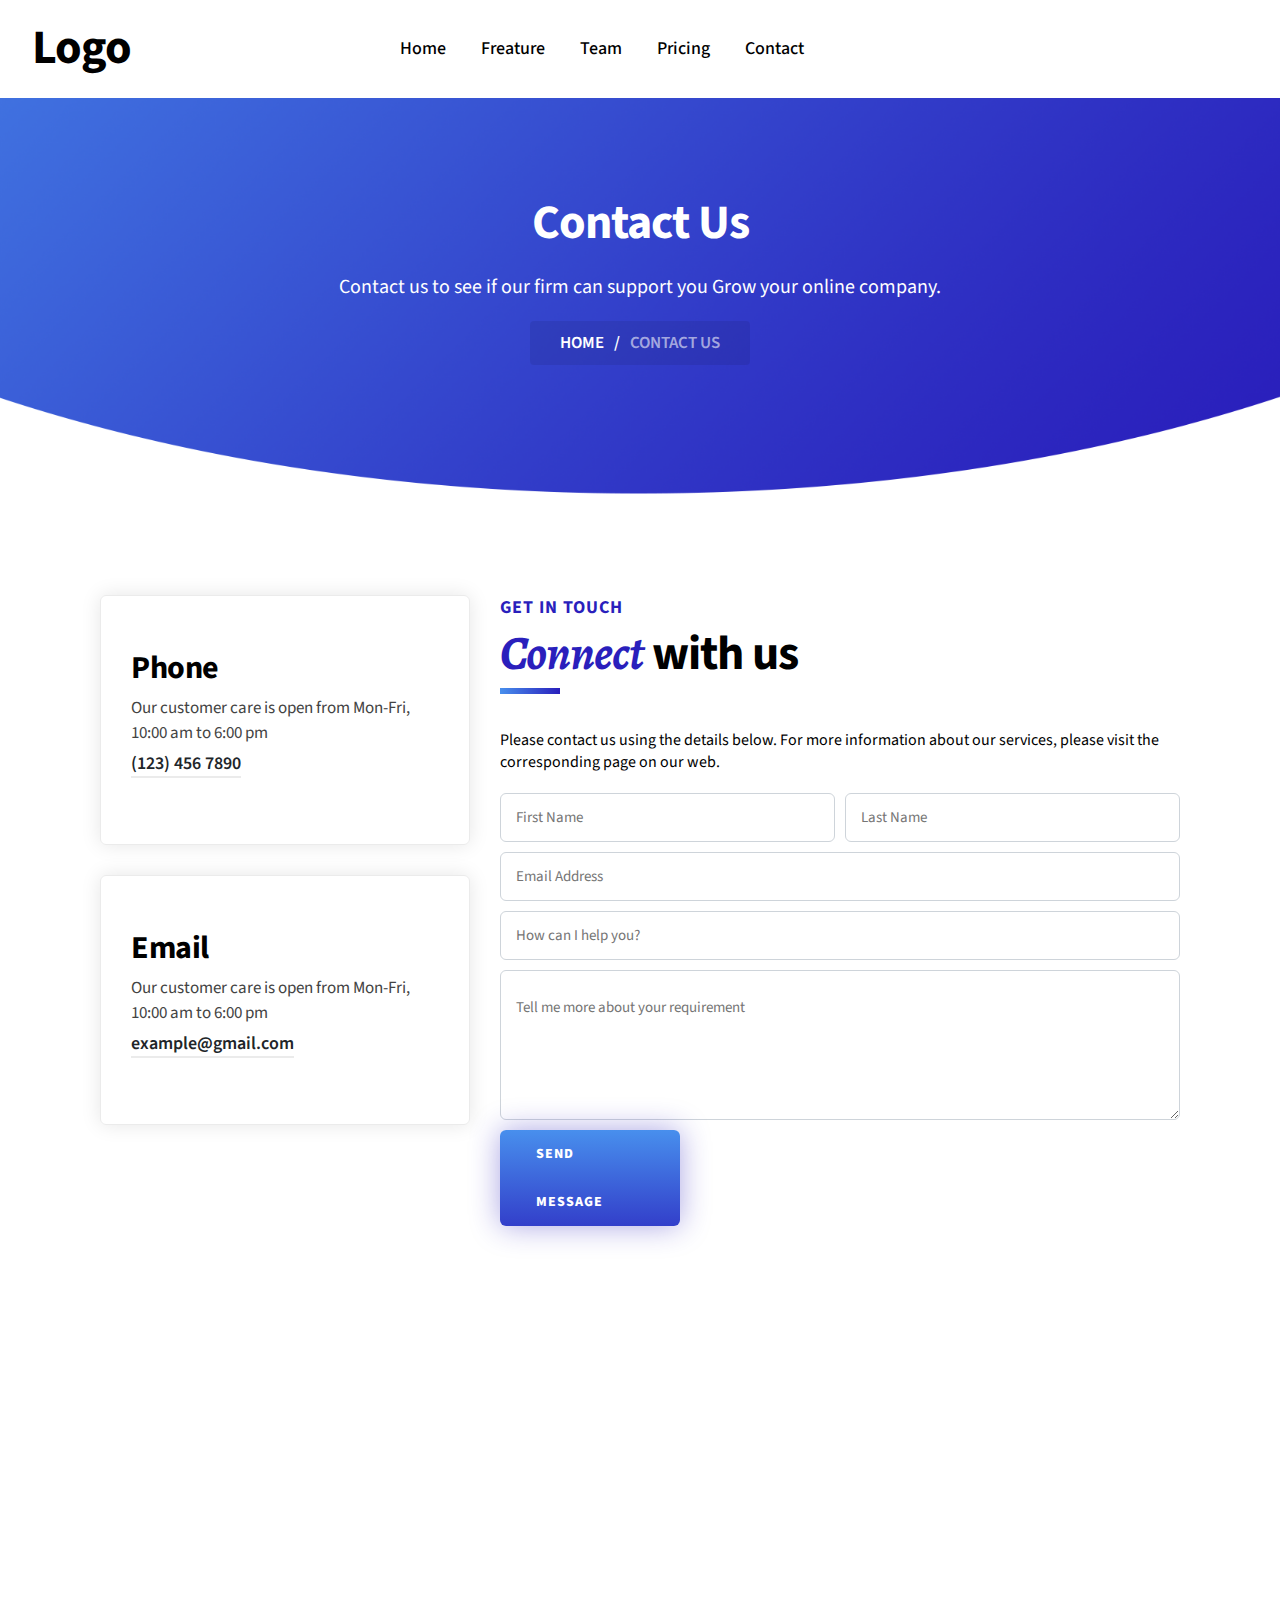
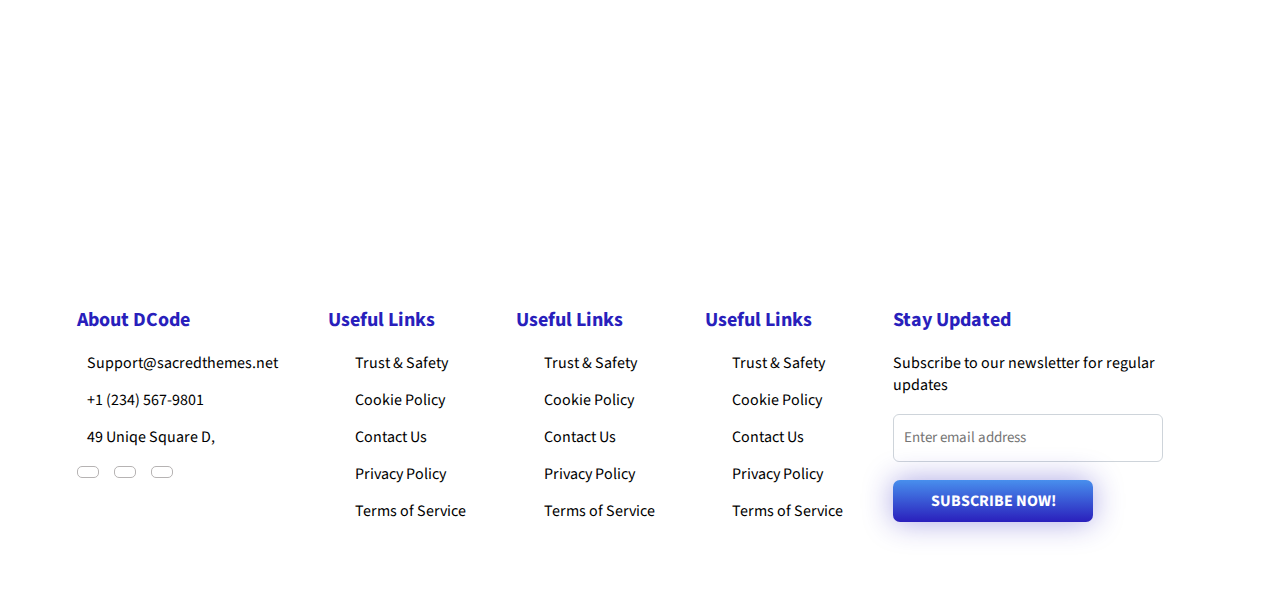
==== contact.html @ babb26d3 "made new page contact" ====
<!DOCTYPE html>
<html lang="en">

<head>
    <meta charset="UTF-8">
    <meta name="viewport" content="width=device-width, initial-scale=1.0">
    <title>Contact</title>


    <!-- css-link -->
    <link rel="stylesheet" href="style.css">

    <!-- 'Alegreya', serif font link-->
    <link rel="preconnect" href="https://fonts.googleapis.com">
    <link rel="preconnect" href="https://fonts.gstatic.com" crossorigin>
    <link
        href="https://fonts.googleapis.com/css2?family=Alegreya:ital,wght@0,400..900;1,400..900&family=Source+Sans+3:ital,wght@0,200..900;1,200..900&display=swap"
        rel="stylesheet">

    <!-- Source Sans 6 font link -->
    <link rel="preconnect" href="https://fonts.googleapis.com">
    <link rel="preconnect" href="https://fonts.gstatic.com" crossorigin>
    <link href="https://fonts.googleapis.com/css2?family=Source+Sans+3:ital,wght@0,200..900;1,200..900&display=swap"
        rel="stylesheet">

    <!-- font-awesome-link -->

    <link rel="stylesheet" href="https://cdnjs.cloudflare.com/ajax/libs/font-awesome/6.5.1/css/all.min.css"
        integrity="sha512-DTOQO9RWCH3ppGqcWaEA1BIZOC6xxalwEsw9c2QQeAIftl+Vegovlnee1c9QX4TctnWMn13TZye+giMm8e2LwA=="
        crossorigin="anonymous" referrerpolicy="no-referrer" />


</head>

<body>
    <!-- header-section -->
    <header>
        <div class="header pricing-header">
            <div class="logo-img">
                <a href="index.html"><h1>Logo</h1></a>
            </div>
            <div class="nav-bar">
                <ul class="nav-bar-links">
                    <li class="main-menu"><a href="index.html">Home</a><i class="fas fa-chevron-down"></i>

                    </li>
                    <li class="main-menu"><a href="">Freature</a><i class="fas fa-chevron-down"></i>

                    </li>
                    <li class="main-menu"><a href="">Team</a><i class="fas fa-chevron-down"></i>

                    </li>
                    <li class="main-menu"><a href="price.html">Pricing</a><i class="fas fa-chevron-down"></i>

                    </li>
                    <li><a href="#">Contact</a><i class="fas fa-chevron-down"></i>

                    </li>
                </ul>
            </div>
            <div class="header-btn">
                <a href="login.html"><button class="log-in-btn pricing-btn">Sign In</button></a>

                <div class="openBtn" onclick="openSearch()"><span><i class="fa-solid fa-magnifying-glass"></i></span>
                </div>

            </div>
            <!-- Hamburger & responsive logo -->
            <div class="hamburger pricing-hamburger"><i onclick="openNav()" id="toggleButton"
                    class="fa-solid fa-bars"></i></div>

        </div>
        <div id="myNav" class="overlayc">
            <a href="javascript:void(0)" class="closebtn" onclick="closeNav()"><i class="fa-solid fa-xmark"></i></i></a>
            <div class="overlayc-content">
                <a href="index.html">Home</a>
                <a href="price.html">Price</a>
                <a href="demo.html">Request For Demo</a>
                <a href="#">Contact</a>
            </div>
        </div>
    </header>






    <!-- hero-banner -->
    <div class="price-hero-banner">
        <div class="price-heading">
            <h1>Contact Us</h1>
            <p>Contact us to see if our firm can support you Grow your online company.</p>
            <ul class="pricing-links">
                <li><a href="index.html">Home</a></li>
                <li id="li-colored">Contact Us</li>
            </ul>
        </div>

    </div>


    <!-- overlay for the search -->
    <div id="myOverlay" class="overlay">
        <span class="closebtn" onclick="closeSearch()" title="Close Overlay">×</span>
        <div class="overlay-content">
            <form action="/action_page.php">
                <input type="text" placeholder="Search.." name="search">

            </form>
        </div>
    </div>

    <div class="contact-form">

        <div class="contact-form-card-section">
            <div class="contact-from-card">
                <div class="icon">
                    <i class="fa-solid fa-phone-volume"></i>
                </div>
                <div class="content">
                    <h4>Phone</h4>
                    <p>Our customer care is open from Mon-Fri, 10:00 am to 6:00 pm</p>
                    <p><a href="">(123) 456 7890</a></p>
                </div>

            </div>
            <div class="contact-from-card">
                <div class="icon">
                    <i class="fa-solid fa-envelope"></i>

                </div>
                <div class="content">
                    <h4>Email</h4>
                    <p>Our customer care is open from Mon-Fri, 10:00 am to 6:00 pm</p>
                    <p><a href="">example@gmail.com</a></p>
                </div>

            </div>

        </div>
        <div class="contact-form-content">
            <div class="form-content">
                <div class="form-heading">
                    <div><span class="form-title">Get in touch</span></div>
                    <h2>
                        <span>Connect</span>
                        with us
                    </h2>
                    <div class="line"></div>
                    <div class="text-wrapper">
                        <p>Please contact us using the details below. For more information about our services, please
                            visit the corresponding page on our web.</p>
                    </div>



                </div>
                <form action="">
                    <div class="form-row">
                        <input type="text" class="form-control-contact" id="FiratName" placeholder="First Name"
                            required="">
                        <input type="text" class="form-control-contact" id="LastName" placeholder="Last Name">
                    </div>
                    <div class="contact-from-group">
                        <input type="email" class="form-contact-input" id="email" placeholder="Email Address"
                            required="">
                        <input type="text" class="form-contact-input" id="subject" placeholder="How can I help you?"
                            required="">
                        <textarea class="form-control-txt" placeholder="Tell me more about your requirement"></textarea>
                        <a href="">send message</a>
                    </div>
                </form>
            </div>
            <!-- <div class="c-form">

            </div> -->

        </div>


    </div>
    <iframe
        src="https://www.google.com/maps/embed?pb=!1m18!1m12!1m3!1d3678.922914890467!2d75.90581357435943!3d22.768241825773107!2m3!1f0!2f0!3f0!3m2!1i1024!2i768!4f13.1!3m3!1m2!1s0x39631d43c9a98ac5%3A0x33684e6e82c7a17d!2sMangalam%20Traders%20-%20Paint%20Shop!5e0!3m2!1sen!2sin!4v1708774062029!5m2!1sen!2sin"
        width="100%" height="500" style="border:0;" allowfullscreen="" loading="lazy"
        referrerpolicy="no-referrer-when-downgrade"></iframe>



    <footer class="footer">
        <div class="footer-links">
            <h3>About DCode</h3>
            <ul>
                <li><i class="fas fa-envelope"></i>Support@sacredthemes.net</li>
                <li><i class="fas fa-phone"></i>+1 (234) 567-9801</li>
                <li><i class="fas fa-map-marker-alt"></i> 49 Uniqe Square D, </li>
            </ul>
            <div class="social-media-links">
                <a href=""><i class="fa-brands fa-facebook"></i></a>
                <a href=""><i class="fa-brands fa-x-twitter"></i></a>
                <a href=""><i class="fa-brands fa-linkedin-in"></i></a>
            </div>
        </div>
        <div class="footer-nav">
            <h3>Useful Links</h3>
            <div class="footer-nav-links">
                <a href="">Trust & Safety</a>
                <a href="">Cookie Policy</a>
                <a href="">Contact Us</a>
                <a href="">Privacy Policy</a>
                <a href="">Terms of Service</a>
            </div>
        </div>

        <div class="footer-nav">
            <h3>Useful Links</h3>
            <div class="footer-nav-links">
                <a href="">Trust & Safety</a>
                <a href="">Cookie Policy</a>
                <a href="">Contact Us</a>
                <a href="">Privacy Policy</a>
                <a href="">Terms of Service</a>
            </div>
        </div>
        <div class="footer-nav">
            <h3>Useful Links</h3>
            <div class="footer-nav-links">
                <a href="">Trust & Safety</a>
                <a href="">Cookie Policy</a>
                <a href="">Contact Us</a>
                <a href="">Privacy Policy</a>
                <a href="">Terms of Service</a>
            </div>
        </div>
        <div class="email-section">
            <h3>Stay Updated</h3>
            <div class="div-para">Subscribe to our newsletter for regular updates</div>
            <input type="email" class="form-control-footer" id="EmailInout" placeholder="Enter email address"
                required="">
            <a href=""><button class="footer-btn">Subscribe Now!</button></a>
        </div>

    </footer>







    <script src="index.js"></script>





</body>

</html>
---- style.css ----
* {
    padding: 0;
    margin: 0;
    box-sizing: border-box;
    font-family: "Source Sans 3";
}

body {
    width: 100%;
    overflow-x: hidden;
    margin: 0 auto;
    display: flex;
    flex-direction: column;
    align-items: center;
    justify-content: center;



}

.header {
    display: flex;
    gap: 263px;
    align-items: center;
    justify-content: space-around;
    color: #fff;
    background-color: transparent;
    padding: 20px 30px !important;
    transition: background-color 0.3s ease;
    position: fixed;
    width: 100%;
    z-index: 1000;
    width: 100%;
    top: 0;
    left: 0;

}

.logo-img a {
    text-decoration: none;
}

.main-menu {
    position: relative;
}

.nav-bar-links {
    display: flex;
    list-style: none;
    gap: 30px;

}

.nav-bar-links a {
    text-decoration: none;
    margin-left: 1px;
    font-size: 18px;
    font-weight: 500;
    color: #fff;
}

.nav-bar-responsive {
    position: absolute;
    background-color: #fff;
    left: 169px;
    height: 400px;
    padding: 90px 0px 40px 30px;
    width: 54%;
    display: none;
    z-index: 999;
    transition: 0.8s ease-in-out;
}


.sign-in-btn a {
    text-decoration: none;
    color: #fff;
    background-image: linear-gradient(-135deg, #4688eb 0%, #291fbc 100%);
    padding: 10px 20px;
    border-radius: 5px;
    text-transform: uppercase;
    margin-top: 5px;
    position: relative;
    top: 30px;
}

.nav-bar-responsive .nav-bar .nav-bar-links {
    display: flex;
    flex-direction: column;
    background-color: #fff;
    color: #000;
}


.nav-bar-links-responsive li a {
    color: #000;
    text-decoration: none;

}

.nav-bar-links-responsive li {
    list-style-type: none;
}

.nav-bar ul li {
    display: flex;
    gap: 4px;
    align-items: center;
}

.nav-bar-links li i {
    font-size: 13px !important;
}

.log-in-btn {
    font-weight: 600;
    padding: 11px 30px;
    border-radius: 5px;
    border: none;
    color: white;
    cursor: pointer;
    border: 2px solid white;
    font-size: 16px;
    text-transform: uppercase;
    background: none;
    transition: 0.3s ease-in-out;
}

.request-btn {
    background-color: #e67e22;
    padding: 10px;
    border-radius: 20px;
    border: none;
    color: #fff;
    cursor: pointer;
    font-size: 16px;
}

.header-btn {
    display: flex;
    gap: 2rem;
    align-items: center;
    justify-content: center;

}

.header-btn i {
    padding: 11px;
    color: #000;
    background-color: #fff;
    border-radius: 50%;
}

.fixed .header-btn i {
    padding: 11px;
    border-radius: 50%;
    background-image: linear-gradient(-135deg, #4688eb 0%, #291fbc 100%);
    color: #fff;
}

.fixed .openBtn span::before {
    content: "";
    position: absolute;
    width: 100%;
    height: 100%;
    background-color: inherit;
    border-radius: 50%;
    z-index: -1;
    animation: ripple 1.5s ease-out infinite;
    animation-delay: 0.2s;
    background-color: #1606f594;
}


@keyframes ripple {
    from {
        opacity: 1;
        transform: scale(0);
    }

    to {
        opacity: 0;
        transform: scale(3);
    }
}

.earn-btn {
    padding: 10px;
    border-radius: 20px;
    border: none;
    color: #fff;
    background-color: #3498db;
    cursor: pointer;
    font-size: 16px;
}

.hero-banner {
    display: flex;
    align-items: center;
    justify-content: center;
    color: #fff;
    gap: 90px;
    width: 100%;
    background-size: cover;
}

#main-heading {

    font-size: 48px;
}

#heading1 {
    color: rgb(255 139 0);
}

/* hero-section -animation */
.slide-in-left {
    -webkit-animation: slide-in-left 0.9s cubic-bezier(0.250, 0.460, 0.450, 0.940) both;
    animation: slide-in-left 0.9s cubic-bezier(0.250, 0.460, 0.450, 0.940) both;
}



@-webkit-keyframes slide-in-left {
    0% {
        -webkit-transform: translateX(-200px);
        transform: translateX(-200px);
        opacity: 0;
    }

    100% {
        -webkit-transform: translateX(0);
        transform: translateX(0);
        opacity: 1;
    }
}

@keyframes slide-in-left {
    0% {
        -webkit-transform: translateX(-200px);
        transform: translateX(-200px);
        opacity: 0;
    }

    100% {
        -webkit-transform: translateX(0);
        transform: translateX(0);
        opacity: 1;
    }
}

.main {
    display: flex;
    gap: 18px;
    flex-direction: column;
    align-items: center;
    width: 100%;
}

.sub-heading {
    font-size: 47px;
    font-weight: 700;

    letter-spacing: -1px;
}

.cloud img {
    background: blue;
    border-radius: 50%;
    padding: 20px;
    width: 100px;
}

.cloud {
    width: 385px;
    height: 300px;
    display: flex;
    flex-direction: column;
    gap: 20px;
    align-items: center;
    box-shadow: 10px 0px 20px 10px #dadada;
    padding: 40px 30px;
    justify-content: center;
    border-radius: 10px;
    z-index: 1;
    overflow: hidden;
    position: relative;

}

.cloud::before {
    content: '';
    position: absolute;
    top: 0;
    left: 0;
    background: linear-gradient(-135deg, #4688eb 0%, #291fbc 100%);
    width: 100%;
    height: 100%;
    transform: translateY(100%);

    transition: transform 0.5s ease;

}

.cloud:hover::before {
    transform: translateY(0);
    z-index: -1;
}

.cloud i {
    color: #2a1fbc;
}

.cloud h4 {
    font-size: 24px;

    letter-spacing: -0.4px;
}

.cloud i {
    font-size: 60px;
}

.text p {
    text-align: center !important;
}

.cloud p {
    font-size: 16px !important;
    width: 100% !important;
    color: #272827;
    line-height: 1.5;
    text-align: center;
}

.cloud:hover i,
.cloud:hover h4,
.cloud:hover p {
    color: #fff;

    transition: color 0.3s ease;
}

.top-section {
    width: 100%;
    display: flex;
    flex-direction: column;
    align-items: center;
    gap: 20px;
}

.icon-section {

    display: flex;
    align-items: center;
    justify-content: center;
    width: 100%;
    gap: 30px;
    padding: 50px 90px;
}

.hero-heading {
    color: #fff;
    display: flex;
    flex-direction: column;
    gap: 5px;
    line-height: 1.2;
    width: 600px;

}

.header.fixed {
    background-color: #fff;
    box-shadow: 0 2px 4px rgba(0, 0, 0, 0.1);
}

.fixed.nav-bar-links li a {
    color: blue;
    text-decoration: none;
}

.sub-title {
    text-transform: uppercase;
    font-weight: 700;
    font-size: 18px;
    letter-spacing: 1px;
    color: #fff;
}

h1 {
    font-size: 48px;
    font-weight: bold;
    color: #fff;
    line-height: 1.2;
    letter-spacing: -1px;

}

.page-header.dc-six:before {
    height: 140%;
    width: 120%;
    border-radius: 80px;
    background: var(--heading-text-color);
    content: "";
    position: absolute;
    left: -16%;
    top: -68%;
    transform: rotate(-30deg);
    z-index: -1;
}

.page-header.dc-six {
    position: relative;
}

.hero-section {

    width: 100%;
}

.hero-banner-img {
    position: relative;
}

.Plant-pot {
    position: absolute;
    top: 200px;
    right: 415px;
}

.Plant-pot img {
    height: 210px;
}

.openBtn {
    position: relative;
}

.openBtn span::before {
    content: "";
    position: absolute;
    width: 100%;
    height: 100%;
    background-color: inherit;
    border-radius: 50%;
    z-index: -1;
    animation: ripple 1.5s ease-out infinite;
    animation-delay: 0.2s;
    background-color: #ffffffd2;
}


@keyframes ripple {
    from {
        opacity: 1;
        transform: scale(0);
    }

    to {
        opacity: 0;
        transform: scale(3);
    }
}


.page-header.dc-six:before {
    background: linear-gradient(-135deg, #4688eb 0%, #291fbc 100%);

}

.hero-banner a {
    text-decoration: none;
    font-size: 17px;
    font-weight: 600;
    letter-spacing: 1px;
    color: #fff;
    border: 2px solid #fff;
    padding: 11px 30px;
    text-transform: uppercase;
    margin-top: 10px;
    border-radius: 6px;
    display: flex;
    gap: 5px;
    align-items: center;
    transition: 0.6s ease-in-out;
}

#white-btn {
    text-decoration: none !important;
    font-size: 17px;
    font-weight: 800;
    letter-spacing: 1px;
    color: #485974;
    border: 2px solid #fff;
    padding: 11px 30px;
    text-transform: uppercase;
    margin-top: 10px;
    border-radius: 6px;
    display: flex;
    gap: 5px;
    align-items: center;
    background-color: #fff;
}

.brand-img-section img:hover {
    box-shadow: 0 0.5rem 1rem rgba(0, 0, 0, 0.15) !important;

}

.hero-banner a:hover {
    background-color: #fff;
    color: #000fff;
}

.hero-btn a i {
    font-size: 24px !important;
}

.hero-btn {
    display: flex;
    gap: 15px;
    margin-top: 10px;
}

#better {
    font-family: 'Alegreya', serif;
    font-style: italic;
}

#data {
    font-family: 'Alegreya', serif;
    font-style: italic;
    color: #291fbc;
}



.fixed .header {
    background-color: white;
    box-shadow: 0 2px 4px rgba(0, 0, 0, 0.1);
}


.nav-bar-links {
    list-style-type: none;
    margin: 0;
    padding: 0;
}

.hero-heading p {
    width: 95%;
    line-height: 22px;
    margin-top: 30px;
    line-height: 1.5;
    font-size: 16px;
    font-weight: 400;
}

.line {
    width: 60px;
    height: 6px;
    background: linear-gradient(to right, #488fed 0%, #291fbc 100%);
}


.log-in-btn:hover {
    background-color: #fff;
    color: #000;
}

.fixed .sub-menu li a:hover {
    color: #291fbc;
}

.fixed .nav-bar-links li a {
    color: #000;
}

.fixed .log-in-btn {
    color: #291fbc;
    background-color: #fff;
    border: solid 2px #291fbc;
    transition: 0.4s ease-in-out;

}



.fixed .log-in-btn:hover {
    color: #fff;
    background-color: #291fbc;
}

.fixed .logo-img h1 {
    color: #000;
}

.fixed .nav-bar li i {
    color: #000;

}

.main-p {
    text-align: center;
    width: 60%;
    font-size: 20px;
    line-height: 1.6;
    color: #272827;
}

.t-span {
    font-family: 'Alegreya', serif;
    font-style: italic;
    color: #2a1fbc;
}

.tracking-heading h1 {
    color: #000 !important;
    font-size: 48px;
    font-weight: bold;
    letter-spacing: -1px;
    width: 88%;
}

.text-section {
    display: flex;
    flex-direction: column;
    gap: 20px;
}

.tracking-section {
    display: flex;
    padding: 20px 90px;
    width: 100%;
    max-width: 1350px;
}

.tracking-para p {
    text-align: left;
    font-size: 17px;
    width: 80%;
    line-height: 1.5;
    color: #272827;
}

.tracking-list-ul {
    position: relative;
    right: 18px;
    z-index: 1;
}


.tracking-list-ul li::before {
    content: url('images/Group\ 1.png');
    display: inline-block;
    margin-right: 10px;

}



.tracking-list ul li {
    list-style-type: none;
    font-size: 17px;
    color: #272827;

}

.tracking-list {
    margin-left: 18px;
}

.tracking-btn {
    margin-top: 10px;
}


.tracking-btn a {
    font-size: 16px;
    letter-spacing: 1px;
    text-transform: uppercase;
    font-weight: 800;
    padding: 15px 30px;
    border-radius: 5px;
    line-height: 48px;
    text-decoration: none;
    color: #fff;
    background-image: linear-gradient(to bottom, #488fed 0%, #2a1fbc 100%);
    ;
    transition: ease-in-out;
    box-shadow: 0px 0px 30px 0px rgba(42, 31, 188, 0.4);
}

.tracking-list-ul {
    display: flex;
    flex-direction: column;
    gap: 10px;
}

.tracking-btn a:hover {
    color: #fff;
    background-color: #291fbc;
    background-image: unset;
}

.logo-img-responsive {
    display: none;
}


/* media query */
@media only screen and (max-width: 500px) {
    .hero-banner {
        flex-direction: column;
        gap: 70px;
        padding: 100px 20px;
        background-image: linear-gradient(-135deg, #4688eb 0%, #291fbc 100%);
    }

    .contact-form {
        flex-direction: column;
        padding: 100px 0px !important;
    }

    .form-box h2 {
        left: 95px !important;
        bottom: 30px !important;
    }

    .nav-bar-responsive {
        display: none;
    }

    .log-in-container {
        padding: 400px 0px !important;
    }

    .pricing-btn:hover {
        color: #fff !important;
        background-color: #291fbc !important;
    }

    .pricing-btn {
        color: #291fbc !important;
        background-color: #fff;
        border: solid 2px #291fbc;
        transition: 0.4s ease-in-out;
    }



    .openBtn {
        display: none !important;
    }

    .header {
        gap: 130px !important;
        padding: 20px 10px !important;
    }

    .price-plan-card {
        flex-direction: column;
        gap: 100px !important;
        width: 100% !important;
    }

    .plan-cost-box {
        left: 100px !important;
    }

    .steps {
        gap: 80px !important;
    }

    .hamburger {
        display: block !important;
        position: absolute;
    }

    .price-card-row1::before {
        margin-left: 90px !important;
    }

    .form-demo {
        width: 80vw !important;
    }

    .form-message-demo {
        width: 80vw !important;
    }

    .steps::after {
        width: 125px !important;
    }

    .price-card-text {
        width: 350px !important;
    }

    .full-height {
        height: 100% !important;
    }

    .log-in-inner-box {
        flex-direction: column;
    }

    .nav-log-in h3 {
        bottom: 0 !important;
        border-radius: 6px 6px 0px 0px !important;

    }

    .nav-log-in {
        position: absolute;
        bottom: 0px;
    }

    .form-box {
        width: 360px !important;
        padding: 50px 50px !important;
        border-radius: 0px 0px 6px 6px !important;
    }

    .intro-box {
        width: 360px !important;
        padding: 60px 50px !important;
        border-radius: 6px 6px 0px 0px !important;
    }

    h1 {
        font-size: 36px !important;
    }

    .logo-img-responsive {
        display: block;
        position: absolute;
    }

    .logo-img-responsive h2 {
        position: absolute;
        right: 116px;
        bottom: 2307px;
        color: #fff;
        z-index: 999;
    }

    .Plant-pot {
        left: 0px !important;
        display: none !important;
    }

    .Plant-pot img {
        width: 50px !important;
        height: 50px;
    }

    .email-section {
        width: 64% !important;
    }

    .footer-nav {
        margin-right: 80px;
    }

    .page-header.dc-six:before {
        display: none !important;

    }

    .main p {
        width: 88% !important;
    }

    .form-section {
        padding: 0px 17px !important;
    }

    .form-text h2 {
        line-height: 53px;
        font-size: 35px !important;
    }

    .form-header h3 {
        font-size: 24px !important;
    }

    .plan-heading h2 {
        font-size: 36px !important;
    }

    .plan-para p {
        width: 80% !important;
    }

    .brand-heading h2 {
        font-size: 36px !important;
        width: 83% !important;
    }

    .brand-para {
        margin-left: 40px !important;
    }

    .contact-text h2 {
        font-size: 40px !important;
    }

    .contact-section {
        flex-direction: column;
    }

    .contact-text {
        text-align: center !important;
        width: 83% !important;
    }

    .hero-heading {
        width: 100% !important;
    }

    .brand-para p {
        padding: 0px 30px !important;
    }

    .nav-bar {

        display: none !important;

    }

    .icon-section {
        flex-direction: column;
    }

    .tracking-section {
        flex-direction: column-reverse;
    }

    .page-header.dc-six:before {
        position: absolute;
        left: 0px;
        top: -20px;
        height: 130%;
        transform: rotate(-5deg);
        border-radius: 10%;
        width: 120%;
    }

    .hero-banner img {
        width: 280px !important;
    }


    .hero-btn {
        flex-direction: column;
    }

    .cloud {
        width: 280px;
    }

    .tracking-img img {
        width: 280px;
    }

    .sub-heading {
        font-size: 36px;
    }

    .cloud h4 {
        text-align: center;
    }

    .icon-section {
        padding: 50px 40px;
    }

    .achievement-cards {
        flex-direction: column;
    }

    .achieve-heading h2 {
        text-align: center;
    }

    .form-section {
        flex-direction: column-reverse;
        gap: 50px !important;
    }

    .plan-card-section {
        flex-direction: column;
    }

    .brand-img-section {
        width: 350px;
        overflow-x: auto;
    }

    .contact-us-section {
        flex-direction: column;
    }

    footer {
        flex-direction: column;
        justify-content: center;
        align-items: normal;
    }

    .form-div {
        width: auto !important;
    }

    .plan-card {
        width: 300px !important;
    }

    .form-img img {
        display: none !important;
    }



    .plan-section {
        padding-top: 70px !important;
    }

    .hero-banner a {
        padding: 10px 30px;
        width: 220px;
    }

    #white-btn {
        padding: 10px 26px;
        width: 185px !important;
    }

    .main {
        padding-top: 30px;
    }

    .tracking-section {
        padding: 20px 17px;
    }

    .achieve-heading h2 {
        font-size: 36px !important;
    }

    .tracking-heading h1 {
        width: 100%;
        font-size: 36px !important;
    }

    footer {
        align-items: left !important;

    }

}

.nav-bar-links-responsive {
    display: flex;
    flex-direction: column;
    gap: 15px;

}

.nav-bar-links-responsive .nav-bar-links-responsive li a {
    color: #000;
}

.hamburger {
    display: none;
    cursor: pointer;

}

.hamburger {
    color: white;

}

.fixed .hamburger {
    color: #000;
}

.hamburger.black {
    color: #000;

}


.pricing-hamburger {
    color: #000 !important;
}



.achievement-section {
    width: 100%;
    background: #f6f5ff;
    padding: 101px 0px;
}

.card {
    display: flex;
    flex-direction: column;
    background-color: #fff;
    width: 270px;
    display: flex;
    flex-direction: column;
    gap: 5px;
    align-items: center;
    border-bottom: solid 5px #2a1fbc;
    justify-content: center;
    padding: 10px 0px;
    box-shadow: 0 0.5rem 1rem rgba(0, 0, 0, 0.15) !important;
    border-radius: 10px;
}

.card i {
    font-size: 40px;
    color: #2a1fbc;
}

.card p {
    font-weight: 600;
    font-size: 16px;
}

.card span {
    font-size: 48px;
    font-weight: bold;
    color: #343a40;
}

.achieve-heading {
    display: flex;
    flex-direction: column;
    align-items: center;
    gap: 18px;

}

.achieve-heading P {
    font-size: 20px;
    line-height: 1.6;
    text-align: center;
    width: 55%;
}

.achieve-heading h2 {

    font-size: 48px;
    font-weight: bold;
    color: #000;
    letter-spacing: -1px;
}

.achievement-cards {
    display: flex;
    gap: 30px;
    margin-top: 50px;
}

.form-section {
    width: 100%;
    display: flex;
    align-items: center;
    gap: 100px;
    position: relative;
    padding: 65px 50px 65px 160px;
    max-width: 1350px;
}

form {
    display: flex;
    flex-direction: column;
    gap: 10px;

}

.form-para p {
    text-align: left;
    width: 100%;
    font-size: 17px;

}

.form-para {
    display: flex;
    flex-direction: column;
    gap: 20px;
}

.form-header h3 {
    font-size: 28px;
    font-weight: bold;
}

.form-header span {
    font-family: 'Alegreya', serif;
    font-style: italic;
    color: #291fbc;
}

.form-control {
    height: 48px;
    padding: 0 15px;
    font-size: 15px;
    -webkit-border-radius: 6px;
    border-radius: 6px;
    outline: none;
    border-radius: 7px;
    border: solid 1px #ced4da;
    font-size: 16px;
}

.form-control-message {
    height: 150px;
    padding: 15px 15px;
    border: solid 1px #ced4da;
    border-radius: 7px;
    font-size: 16px;
}

.form-btn {
    font-size: 16px;
    letter-spacing: 1px;
    text-transform: uppercase;
    font-weight: 800;
    padding: 0px 30px;
    line-height: 48px;
    box-shadow: 0px 0px 30px 0px rgba(42, 31, 188, 0.4);
    background-size: auto 140%;
    border: 0px;
    background-image: linear-gradient(to bottom, #488fed 0%, #2a1fbc 100%);
    color: #fff;
    border: solid 1px #9c9c9c;
    outline: none;
    cursor: pointer;
    border-radius: 7px;
    border: none;
    transition: 0.3s ease-in-out;

}

.form-btn:hover {
    background-color: #291fbc;
    background-image: unset;

}

input:focus {
    border: 3px solid #276ae77e;
}

.form-control-message:focus {
    border: 3px solid #276ae77e;
    outline: none;
}

input:focus {
    outline: none;
}

.form-div {
    padding: 30px;
    box-shadow: 0px 0px 20px 0px rgba(0, 0, 0, 0.3);
    display: flex;
    flex-direction: column;
    gap: 15px;
    width: 65%;
    border-radius: 10px;
    background-color: #fff;
}

.form-text h2 {
    font-size: 48px;
    font-weight: 700;
    letter-spacing: -1px;
}

.form-text span {
    font-family: 'Alegreya', serif;
    font-style: italic;
    color: #291fbc;
}

.form-text {
    display: flex;
    flex-direction: column;
    gap: 18px;
}

.form-img {
    position: absolute;
    top: 200px;
    left: 45px;
    z-index: -1;
}

@keyframes slideUp {
    0% {
        transform: translateY(100%);

    }

    100% {
        transform: translateY(0);

    }
}


.form-img img {
    animation: slideUp 1s ease forwards;

}

.form-box-title h2 {
    position: relative;
    left: 125px;
    bottom: 50px;
}

.plan-section {
    padding-top: 130px;
    padding-bottom: 100px;
    display: flex;
    gap: 18px;
    flex-direction: column;
    align-items: center;
    justify-content: center;
    width: 100%;
    background-color: #f6f5ff;
}

.plan-card-section {
    display: flex;
    align-items: center;
    justify-content: center;
    gap: 45px;
    padding: 60px 0px;
    max-width: 1350px;
}

.plan-card {
    display: flex;
    flex-direction: column;
    gap: 10px;
    align-items: center;
    width: 25%;
    box-shadow: 0px 0px 20px 0px rgba(0, 0, 0, 0.3);
    padding: 50px 30px;
    border-radius: 10px;
    background-color: #fff;
}

.plan-card-img {
    transform: scale(1.1);
}

.plan-heading h2 {
    text-align: center;
    font-size: 48px;
    font-weight: bold;
    letter-spacing: -1px;
}

.plan-para p {
    font-size: 18px;
    text-align: center;
    width: 60%;
    line-height: 1.6;
}

.plan-card-body p {
    font-size: 16px;
    text-align: center;
    line-height: 1.5;
}

.plan-card-body ul li {
    list-style-type: none;
    font-size: 18px;
    font-weight: 600;
}

#cross {
    color: #0000004d;
}

.plan-card-body ul li::before {
    font-family: "Font Awesome 5 Free";
    font-weight: 900;
    content: "\2713";
    font-size: 20px;
    color: #291fbc;
    font-weight: 900;
    margin-right: 10px;

}

#cross::before {
    font-family: "Font Awesome 5 Free";
    font-weight: 900;
    content: "\00D7";
    color: #ea3939;
    font-weight: 900;
    font-size: 20px;
    margin-right: 10px;
}

.plan-card-btn a {
    font-size: 14px;
    letter-spacing: 1px;
    text-transform: uppercase;
    font-weight: 800;
    padding: 15px 30px;
    line-height: 48px;
    background-color: #291fbc;
    color: #fff;
    text-decoration: none;
    box-shadow: 0px 0px 30px 0px rgba(0, 0, 0, 0.5);
    border-radius: 5px;
    transition: 0.4s ease-in-out;
}

.plan-card-btn a:hover {
    background-color: #1000ff;
}

.plan-primary-btn a {
    background-color: #485974;
    transition: 0.4s ease-in-out;
}

.plan-primary-btn a:hover {
    background-color: #182a45;
}

.plan-para {
    display: flex;
    justify-content: center;
}

.plan-card-body {
    display: flex;
    flex-direction: column;
    align-items: center;
    gap: 30px;
}

.plan-card h3 {
    font-size: 36px;
    font-weight: bold;
    color: #291fbc;
}

.plan-cost span {
    font-size: 60px;
    font-weight: 700;
}

.plan-cost span sup {
    font-size: 36px;
    font-weight: 900;
}

.plan-list {
    display: flex;
    flex-direction: column;
    align-items: center;
    gap: 15px;
}

.plan-validity {
    position: relative;
    bottom: 25px;
    left: 3px;
    text-transform: uppercase;
    font-size: 16px;
    font-weight: 400;
}

.plan-card-img {
    background-image: url(images/plan-card-header-bg.png);
    background-repeat: no-repeat;
}

.plan-card-img h3 {
    color: #fff;
}

.plan-card-img .plan-cost span {
    color: #fff;
}

.plan-card-img .plan-validity {
    color: #fff;
}

.brand-heading {
    display: flex;
    flex-direction: column;
    align-items: center;
    justify-content: center;
    gap: 18px;
}

.brand-heading span {
    font-family: 'Alegreya', serif;
    font-style: italic;
    color: #2a1fbc;
}

.brand-heading h2 {
    font-size: 48px;
    font-weight: bold;
    width: 65%;
    text-align: center;
    line-height: 1.2;
    letter-spacing: -1px;
}

.brand-para p {
    font-size: 20px;
    line-height: 1.6;
    color: #272827;
    text-align: center;
    padding: 0px 275px;
}

.brand-section {
    display: flex;
    flex-direction: column;
    align-items: center;
    gap: 70px;
    padding: 55px 0px;
}

.brand-img-section {
    display: flex;
    gap: 20px;
}

.brand-img-section img {
    border: 1px solid rgb(0 0 0 / 10%);
    padding: 15px 40px;
}

.contact-us-section {
    background-image: url(images/bg-2.jpg);
    background-size: cover;
    width: 100%;
    display: flex;
    align-items: center;
    justify-content: space-around;
    padding: 100px 0px;
    color: #fff;
    gap: 35px;
    background-repeat: no-repeat;
}

.contact-section {
    max-width: 1350px;
    display: flex;
    align-items: center;
    justify-content: center;
    gap: 100px;

}

.contact-us-section p {
    font-size: 20px;
    line-height: 1.6;
}

.contact-btn a {
    font-size: 16px;
    line-height: 56px;
    min-width: 270px;
    background-color: #fff;
    text-decoration: none;
    font-weight: 700;
    text-transform: uppercase;
    padding: 15px 40px;
    border-radius: 6px;
    color: #000;
    transition: 0.4s ease-in-out;
}

.contact-btn a:hover {
    background-color: #ffffffe0;
}

.contact-text {
    width: 60%;
    display: flex;
    flex-direction: column;
    gap: 15px;
}

.contact-text h2 {
    font-size: 48px;
    font-weight: bold;
}

.contact-text span {
    font-family: 'Alegreya', serif;
    font-style: italic;
}

footer {
    width: 100%;
    display: flex;
    justify-content: center;
    max-width: 1350px;
    gap: 50px;
    padding: 80px 20px;
}

.footer-nav {
    display: flex;
    flex-direction: column;
    gap: 18px;
}

.footer-nav-links {
    display: flex;
    flex-direction: column;
    gap: 15px;
}

.email-section {
    display: flex;
    flex-direction: column;
    gap: 18px;
    width: 25%;
}

.footer-links ul li {
    list-style-type: none;
}

.footer-links {
    display: flex;
    flex-direction: column;
    gap: 18px;
}

.footer-links ul {
    display: flex;
    flex-direction: column;
    gap: 15px;
}

.form-control-footer {
    height: 48px;
    padding: 0 10px;
    font-size: 15px;
    width: 270px;
    border-radius: 6px;
    color: var(--body-text-color);
    border: solid 1px #ced4da;
}

.footer-btn {
    padding: 10px 20px;
    font-size: 16px;
    font-weight: 700;
    background-color: linear-gradient(to bottom, #488fed 0%, #2a1fbc 100%);
    box-shadow: 0px 0px 30px 0px rgba(42, 31, 188, 0.4);
    color: #fff;
    background-image: linear-gradient(to bottom, #488fed 0%, #2a1fbc 100%);
    outline: none;
    border: none;
    width: 200px;
    border-radius: 7px;
    cursor: pointer;
    transition: ease-in-out;
    text-transform: uppercase;
}

.footer-btn:hover {
    background-color: #291fbc;
    color: #fff;
    background-image: unset;
}

.footer-nav-links a {
    text-decoration: none;
    font-size: 16px;
    color: #000;
}

.footer-nav-links a::before {
    font-size: 16px;
    font-family: "Font Awesome 5 Free";
    content: "\f28d";
    font-weight: 400;
    color: #291fbc;
    margin-right: 15px;
}

.footer-nav-links a:hover:before {
    color: #291fbc81;
}

.footer h3 {
    color: #291fbc;
    font-size: 20px;
    font-weight: bold;
}

.footer-links ul li i {
    color: #291fbc;
    margin-right: 10px;
}

.social-media-links a {
    border: 1px solid #b6b3b3;
    padding: 5px 10px;
    border-radius: 5px;
    font-size: 24px;
    color: #000;
    z-index: 1;
    position: relative;
    overflow: hidden;
}

.social-media-links {
    display: flex;
    gap: 15px;

}

.social-media-links a:hover {
    color: #fff;
}

.social-media-links a::before {
    content: '';
    position: absolute;
    top: 0;
    left: 0;
    background-color: #2a1fbc;
    width: 100%;
    height: 100%;
    transform: translateY(100%);
    transition: transform 0.5s ease;
}

.social-media-links a:hover::before {
    transform: translateY(0);
    z-index: -1;
}

.openBtn {

    font-size: 20px;
    cursor: pointer;
}

.overlay {
    height: 100%;
    width: 100%;
    display: none;
    position: fixed;
    z-index: 1;
    top: 0;
    left: 0;
    background-color: rgb(0, 0, 0);
    background-color: rgba(0, 0, 0, 0.9);
}

.overlay-content {
    position: relative;
    top: 50%;
    left: 10%;
    width: 80%;
    text-align: center;
    margin-top: 30px;
    margin: auto;
}

.overlay .closebtn {
    position: absolute;
    top: 100px;
    right: 50px;
    font-size: 60px;
    cursor: pointer;
    color: white;
}

.overlay .closebtn:hover {
    color: #ccc;
}

.overlay input[type=text] {
    padding: 15px;
    font-size: 17px;
    color: #fff;
    float: left;
    width: 80%;
    background: none;
    border: solid 1px white;
}

.overlay button {
    float: left;
    width: 20%;
    padding: 15px;
    background: #ddd;
    font-size: 17px;
    border: none;
    cursor: pointer;
}

.overlay button:hover {
    background: #bbb;
}

.bottom-to-top-btn i {
    background-color: #291fbc;
    padding: 10px;
    border-radius: 50%;
    color: #fff;
    rotate: 180deg;
    position: fixed;
    bottom: 50px;
    right: 50px;
    z-index: 999;
    cursor: pointer;
    scroll-behavior: smooth;
}

html,
body {
    scroll-behavior: smooth;
}

.hero-section a {
    position: relative;
}

.bottom-to-top-btn::before {
    content: "";
    position: absolute;
    width: 100%;
    height: 100%;
    background-color: inherit;
    border-radius: 50%;
    z-index: -1;
    animation: ripple 1.5s ease-out infinite;
    animation-delay: 0.2s;
    background-color: #1606f594;
}

@keyframes ripple {
    from {
        opacity: 1;
        transform: scale(0);
    }

    to {
        opacity: 0;
        transform: scale(3);
    }
}

.page-header {
    display: flex;
    height: 100%;
    align-items: center;
}

.full-height {
    height: 100vh;
}

/* login-page-css */
.log-in-container {
    background-image: url(images/bg-6.jpg);
    background-size: cover;
    background-repeat: no-repeat;
    height: 100vh;
    width: 100vw;
    display: flex;
    align-items: center;
    justify-content: center;


}

.log-in-inner-box {
    display: flex;
    align-items: center;
    justify-content: center;
    width: 100%;


}

.intro-box {
    background: linear-gradient(45deg, #488fed 0%, #291fbc 51%, #0f0786 100%);
    color: #fff;
    display: flex;
    flex-direction: column;
    align-items: center;
    justify-content: center;
    padding: 130px 50px;
    width: 600px;
    border-radius: 10px 0px 0px 10px;
    position: relative;
    box-shadow: 0px 0px 20px 0px rgba(0, 0, 0, 0.1);
}

.intro-heading h1 {

    font-size: 48px;
    font-weight: bold;
    color: var(--heading-text-color);
    letter-spacing: -1px;
    margin-bottom: 18px;
}

.intro-para p {
    font-size: 16px;
    line-height: 1.5;
    margin-bottom: 30px;

}

.intro-btn a {
    font-size: 17px;
    letter-spacing: 1px;
    text-transform: uppercase;
    font-weight: 800;
    padding: 14px 30px;
    border-radius: 5px;
    line-height: 48px;
    text-decoration: none;
    background: #ffffff;
    color: #485974;
    transition: 0.3s ease-in-out;
}

.intro-btn a:hover {
    color: #291fbc;
    background-color: #dae0e5;
    border-color: #d3d9df;
}

.form-box {
    background-color: #fff;
    padding: 128px 40px;
    width: 400px;
    border-radius: 0px 10px 10px 0px;
    box-shadow: 0px 0px 20px 0px rgba(0, 0, 0, 0.1);
}

.intro-heading span {
    font-family: 'Alegreya', serif;
    font-style: italic;
}

.form-box form a {
    padding: 0;
    text-transform: none;
    letter-spacing: 0;
    font-size: 18px;
    font-weight: 600;
    line-height: 1.3;
    outline: none !important;
    box-shadow: none;
    border-bottom: 2px solid rgb(167, 166, 166);
    display: inline-block;
    border-radius: 0px;
    text-decoration: none;
    text-align: center;
    margin: 15px 0px;
    color: #000;
    transition: 0.5s ease-in-out;
}

.form-box form a:hover {

    border-bottom: 2px solid rgb(116, 115, 115);

}

.form-box form button {
    font-size: 16px;
    letter-spacing: 1px;
    text-transform: uppercase;
    font-weight: 800;
    padding: 0px 30px;
    line-height: 48px;
    -webkit-border-radius: 6px;
    border-radius: 6px;
    background: linear-gradient(to bottom, #488fed 0%, #2a1fbc 100%);
    border: none;
    color: #fff;
    cursor: pointer;
    box-shadow: 0px 0px 30px 0px rgba(42, 31, 188, 0.4);
}

.form-box form button:hover {
    background: #291fbc;

}

.line-btn {
    text-align: center;
}

.nav-log-in h3 {
    position: absolute;
    bottom: 420px;
    right: 0px;
    color: #000;
    background-color: #fff;
    padding: 10px;
    border-radius: 6px 0px 0px 6px;
}

/* price-page-img */
.price-hero-banner {
    background: url(images/half-circle-bg.png) no-repeat scroll bottom center;
    width: 100%;
    padding: 195px 0px 130px 0px;
    background-size: cover;
    background-repeat: no-repeat;
    position: relative;
    text-align: center;
    color: #fff;
}

.price-hero-banner ul li {
    display: inline-block;
}

.price-hero-banner p {
    font-size: 20px;
    line-height: 1.6;
}

.pricing-links li a::after {
    content: "/";
    margin: 0px 10px;
}

.pricing-links li a {
    text-decoration: none;
    color: #fff;
}

.pricing-links {
    text-transform: uppercase;
    font-weight: 600;
    font-size: 17px;
    margin: 0px auto 0px;
    display: table;
    border-radius: 4px;
    -webkit-border-radius: 4px;
    background: rgba(0, 0, 0, 0.08);
    padding: 10px 30px;
}

.price-heading h1 {
    margin-bottom: 18px;
}

.price-heading p {
    margin-bottom: 18px;
}

.pricing-log-in {
    display: none !important;
}

.pricing-header {
    background-color: #fff !important;
    color: #000;
}

.pricing-header .nav-bar-links a {
    color: #000;
}

.pricing-header .logo-img h1 {
    color: #000;
}

.card-section-heading {
    color: #000;
    display: flex;
    flex-direction: column;
    align-items: center;
    justify-content: center;
    gap: 20px;
    padding: 70px 0px;

}

.card-section-heading h1 {
    color: #000;
}


.price-card-row1::before {
    margin-left: 100px;
    width: 180px;
    height: 180px;
    position: absolute;
    z-index: -1;
    content: "";
    -webkit-border-radius: 50%;
    border-radius: 50%;
    -webkit-box-shadow: 0px 0px 20px 0px rgba(0, 0, 0, 0.1);
    box-shadow: 0px 0px 20px 0px rgba(0, 0, 0, 0.1);

    transform: translateY(-50%);
}

.price-plan-card {
    width: 100%;
    position: relative;


}

.plan-cost-box {
    background: linear-gradient(-135deg, #4688eb 0%, #291fbc 100%);
    width: 160px;
    height: 160px;

    border-radius: 50%;
    display: flex;
    flex-direction: column;
    gap: 30px;
    align-items: center;
    justify-content: center;
    color: #fff;
    position: absolute;
    top: -79px;
    left: 110px;
}


.price-plan-card {
    display: flex;
    align-items: center;
    justify-content: center;
    gap: 30px;
    padding: 100px 0px;
    position: relative;
    width: 1160px;

}

.plan-cost-wrapper {
    display: flex;
    align-items: center;
    justify-content: center;
    flex-direction: column;
    gap: 30px;
    position: relative;
}

.plan-card-header {
    display: flex;
    flex-direction: column;
    align-items: center;
    justify-content: center;
    gap: 18px;
}

.plan-card-header p {
    text-align: center;
}

.price-card-text {
    display: flex;
    flex-direction: column;
    align-items: center;
    justify-content: center;
    gap: 45px;
    box-shadow: 0px 0px 20px 0px rgba(0, 0, 0, 0.1);
    padding: 120px 35px 50px 35px;
    border-radius: 10px;
    width: 370px;
}

.price-card-btn a {
    font-size: 16px;
    letter-spacing: 1px;
    text-transform: uppercase;
    font-weight: 700;
    padding: 0px 30px;
    line-height: 48px;
    -webkit-border-radius: 6px;
    border-radius: 6px;
    cursor: pointer;
    -webkit-transition: all 0.5s ease;
    transition: all 0.5s ease;
    outline: 0;
    background-color: #485974;
    border-color: #485974;
    -webkit-box-shadow: 0px 0px 30px 0px rgba(0, 0, 0, 0.4);
    box-shadow: 0px 0px 30px 0px rgba(0, 0, 0, 0.4);
    text-decoration: none;
    color: #fff;
    padding: 15px 37px;
}

.plan-card-body ul {
    display: flex;
    flex-direction: column;
    gap: 10px;
    justify-content: center;
    align-items: center;
}

.plan-card-body ul li {
    font-weight: 400;
    font-size: 17px;
}

.plan-cost-c {
    font-size: 60px;
    font-weight: 700;
    margin-top: 20px;
    letter-spacing: -1px;
    color: var(--white-color);
    line-height: 0.8;
    display: flex;

}

.plan-cost-box .plan-validity {
    text-transform: uppercase;
    font-size: 16px;
    font-weight: 400;
}

.plan-cost-c sup {
    font-size: 36px;
}

.card-title h2 {
    font-size: 36px;
    font-weight: bold;

    letter-spacing: -0.6px;
}

.plan-card-header P {
    font-size: 16px;
    line-height: 1.5;
    color: #3f3f3f;
}

.card-section-heading p {
    font-size: 20px;
    text-align: center;
    width: 60%;
    color: #424242;
}

.cost-box-color {

    background: #485974;
}

.extra-color a {
    background-image: linear-gradient(to bottom, #488fed 0%, #2a1fbc 100%);
}

.princing-links li:nth-child(2) {
    color: #ffffff6b;
}

#li-colored {
    color: #ffffff93 !important;
}

/* demo-page-css */
.form-container {
    background: linear-gradient(-135deg, #4688eb 0%, #291fbc 100%);
    /* height: 100vh; */
    width: 100vw;
    padding: 105px 0px 0px 0px;
    text-align: center;
    color: #fff;
}

.form-container h3 {
    font-size: 32px;
    font-weight: 600;
}

.icon-mobile {
    font-size: 24px;
    color: #000;
    display: flex;
    align-items: center;
}


.form-container h5 {
    font-size: 16px;
    font-weight: 500;
}

.user-icon::before {
    content: "\f007";
    font-family: 'Font Awesome 5 Free';
    color: #000;
    font-size: 24px;
}



.steps {
    display: flex;
    align-items: center;
    justify-content: center;
    gap: 400px;
    padding: 10px 0px;
}

.tab1 {
    list-style: none;
    display: flex;
    flex-direction: column;
    gap: 6px;
    align-items: center;

    width: 100px;
    height: 100px;
}

.tab1 a {
    background-color: #fff;
    border-radius: 50%;
    padding: 20px;
    width: 60px;
    height: 60px;
}

.steps::after {
    content: "";
    display: block;
    height: 2px;
    position: absolute;
    color: #fff;
    background: #fff;
    width: 440px;
    top: 214px;
}

.form-group {
    display: flex;
    flex-direction: column;
    align-items: flex-start;
    gap: 5px;
}

.form-container form {
    display: flex;
    flex-direction: column;
    align-items: center;
    padding: 0px 0px 50px 0px;
    width: 100vw;
    gap: 5px;
}

.form-demo {
    display: block;
    width: 35vw;
    height: 40px;
    padding: 6px 12px;
    font-size: 13px;
    border-radius: 7px;
    border: none;
}

.form-message-demo {
    width: 35vw;
    resize: vertical;
    padding: 6px 12px;
    height: 40px;
    border-radius: 6px;
    outline: none;
}

textarea:focus {
    border: 3px solid #276ae77e;
}

form h4 {
    font-size: 24px;
    font-weight: 600;
}

.continue-btn {
    font-size: 14px;
    letter-spacing: 1px;
    text-transform: uppercase;
    font-weight: 800;
    padding: 0px 40px;
    line-height: 45px;
    border: none;
    color: #000;
    text-decoration: none;
    box-shadow: 0px 0px 30px 0px rgba(0, 0, 0, 0.5);
    border-radius: 5px;
    background-color: #fff;
    transition: 0.4s ease-in-out;
    cursor: pointer;
    margin-top: 10px;
}

.continue-btn:hover {
    background-color: #ffffffc0;

}

/* hamburger-overlay-menu */
.overlayc {
    height: 100%;
    width: 0;
    position: fixed;
    z-index: 1;
    top: 0;
    left: 0;
    background-color: rgb(0, 0, 0);
    background-color: rgba(0, 0, 0, 0.9);
    overflow-x: hidden;
    transition: 0.5s;
}

.overlayc-content {
    position: relative;
    top: 25%;
    width: 100%;
    text-align: center;
    margin-top: 30px;
}

.overlayc a {
    padding: 8px;
    text-decoration: none;
    font-size: 25px;
    color: #ffffff;
    display: block;
    transition: 0.3s;
}

.overlayc a:hover,
.overlay a:focus {
    color: #f1f1f1;
}

.overlayc .closebtn {
    position: absolute;
    top: 100px !important;
    right: 45px;
    font-size: 25px;
}

@media screen and (max-height: 450px) {
    .overlayc a {
        font-size: 20px
    }

    .overlayc .closebtn {
        position: absolute;
        top: 100px !important;
        right: 45px;
        font-size: 25px;
    }
}

/* contact-page-css */
.contact-form {
    display: flex;

    justify-content: center;
    padding: 100px 100px;
    gap: 30px;
}

.contact-form-card-section {
    display: flex;
    flex-direction: column;
    gap: 30px;

}

.contact-from-card {
    box-shadow: 0px 0px 20px 0px rgba(0, 0, 0, 0.1);
    padding: 30px;
    border: 1px solid #ebebeb;
    display: flex;
    flex-direction: column;
    gap: 19px;
    -webkit-border-radius: 6px;
    border-radius: 6px;
    width: 370px;
    height: 250px;
}

.contact-from-group {
    display: flex;
    flex-direction: column;
    gap: 10px;
}

.form-content {
    display: flex;
    flex-direction: column;
    gap: 20px;
}

.form-title {
    text-transform: uppercase;
    font-weight: 700;
    font-size: 18px;
    letter-spacing: 1px;

    font-style: normal;
    color: #2a1fbc;
}

.form-heading h2 span {
    font-size: 48px;
    font-weight: bold;
    font-family: 'Alegreya', serif;
    font-style: italic;
    letter-spacing: -1px;
    color: #2a1fbc;
}

.form-heading h2 {
    font-size: 48px;
    font-weight: bold;

    letter-spacing: -1px;
}

.form-heading {
    display: flex;
    flex-direction: column;

}

.text-wrapper {
    margin-top: 35px;
}

.form-row {
    display: flex;
    gap: 10px;
}

.form-control-contact {
    width: 100%;
    padding: 0px 15px;
    line-height: 47px;
    border-radius: 6px;
    border: solid 1px #ced4da;
    font-size: 15px;
}

.form-contact-input {
    width: 100%;
    padding: 0px 15px;
    line-height: 47px;
    border-radius: 6px;
    border: solid 1px #ced4da;
    font-size: 15px;
}

.form-control-txt {
    width: 100%;
    padding: 0px 15px;
    line-height: 74px;
    border-radius: 6px;
    border: solid 1px #ced4da;
    font-size: 15px;
    outline: none;
    resize: vertical;
}

.icon i {
    font-size: 35px;
}

.content h4 {
    font-size: 32px;
    font-weight: bold;
    letter-spacing: -0.4px;
}

.content p {
    font-size: 17px;
    line-height: 1.5;
    color: #434343;
}

.content {
    display: flex;
    flex-direction: column;
    gap: 5px;
}

.contact-from-group a {
    background-image: linear-gradient(to bottom, #488fed 0%, #2a1fbc 100%);
    -webkit-box-shadow: 0px 0px 30px 0px rgba(42, 31, 188, 0.4);
    box-shadow: 0px 0px 30px 0px rgba(42, 31, 188, 0.4);
    background-size: auto 140%;
    font-size: 14px;
    letter-spacing: 1px;
    text-transform: uppercase;
    font-weight: 800;
    padding: 0px 36px;
    line-height: 48px;
    -webkit-border-radius: 6px;
    border-radius: 6px;
    cursor: pointer;

   
    text-decoration: none;
    color: #fff;
    width: 180px;

}
.contact-from-group a:hover{
    background-image: unset;
    background-color: #291fbc;
}

.content p a {
    text-transform: none;
    text-decoration: none;
    letter-spacing: 0;
    font-size: 18px;
    font-weight: 600;
    line-height: 1.3;
    outline: none !important;
    box-shadow: none;
    border-bottom: 2px solid #ebebeb;
    border-radius: 0px;
    color: #212529;
}

input:focus {
    outline: none;
    /* Removes the outline when input is focused */
    /* Or adjust the box-shadow */
    box-shadow: none;
}

input {
    transition: box-shadow 0.3s ease;
    /* Apply smooth transition to box-shadow */
}
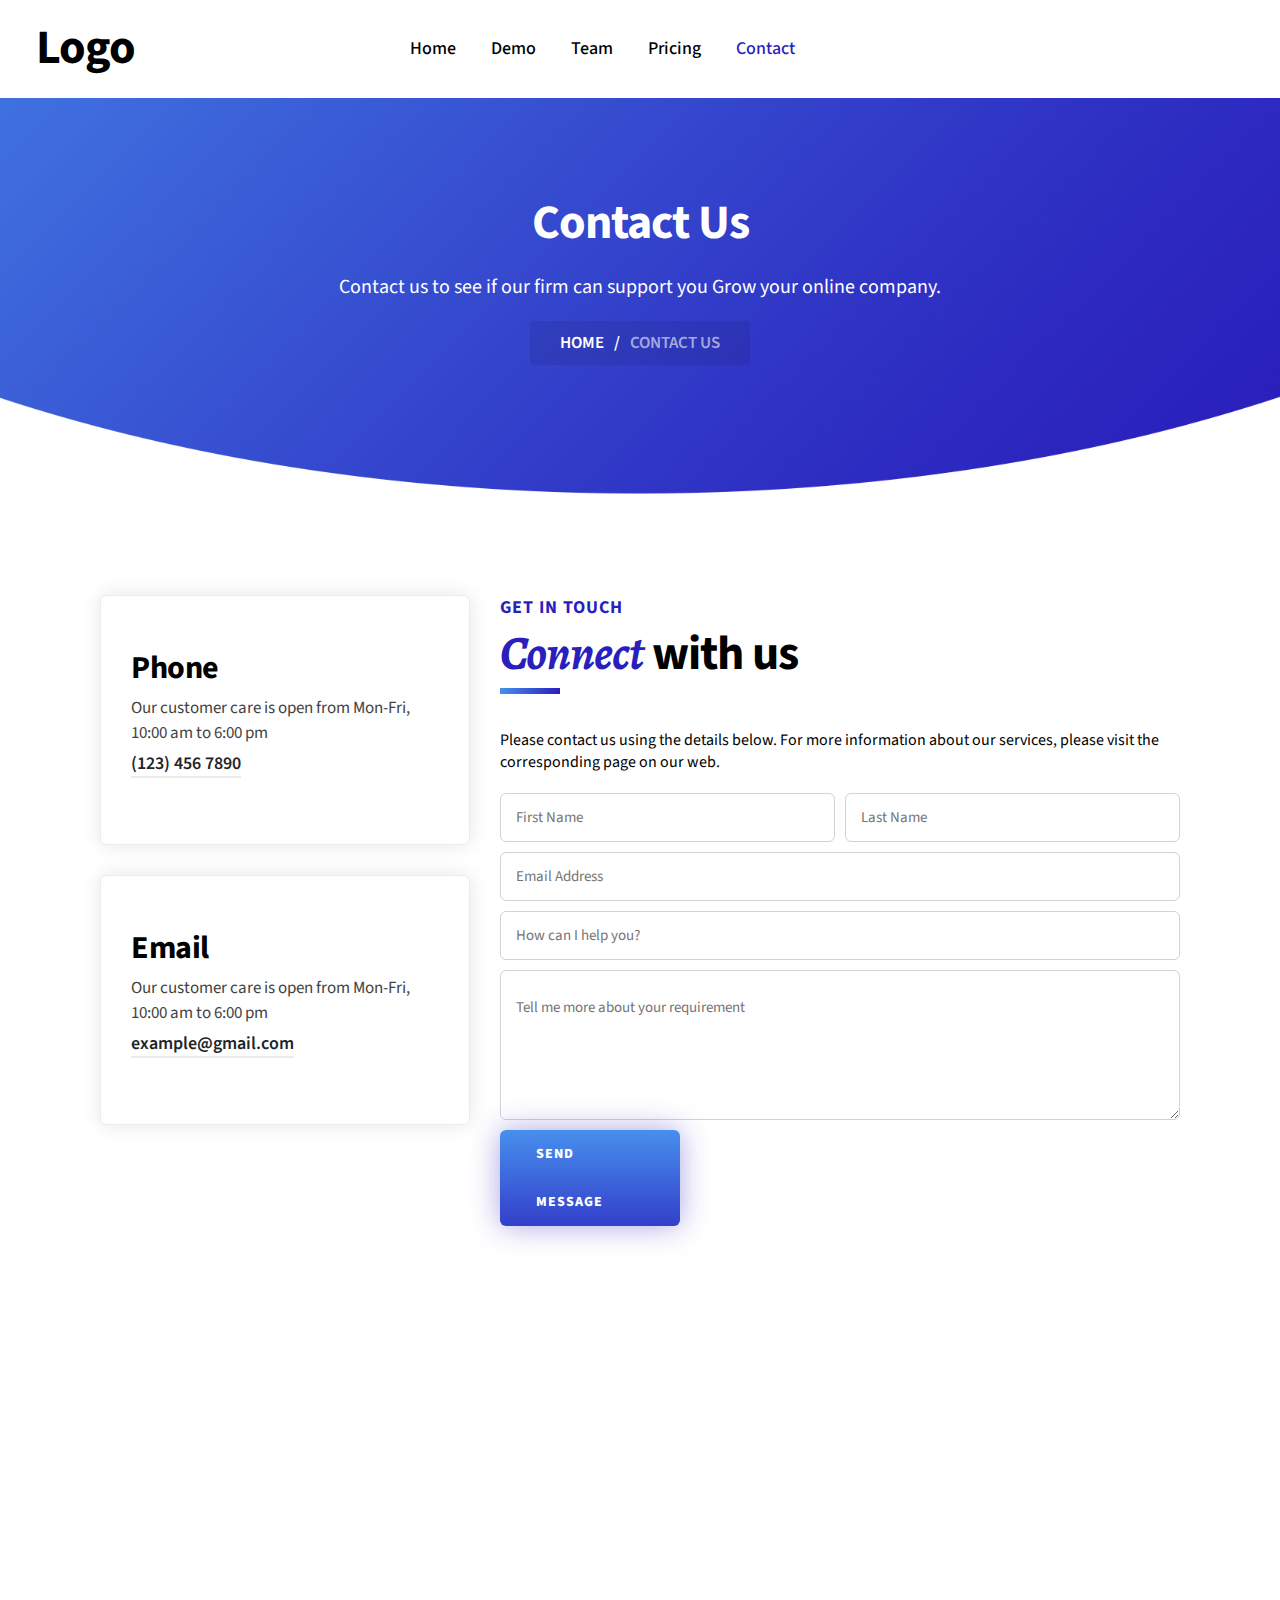
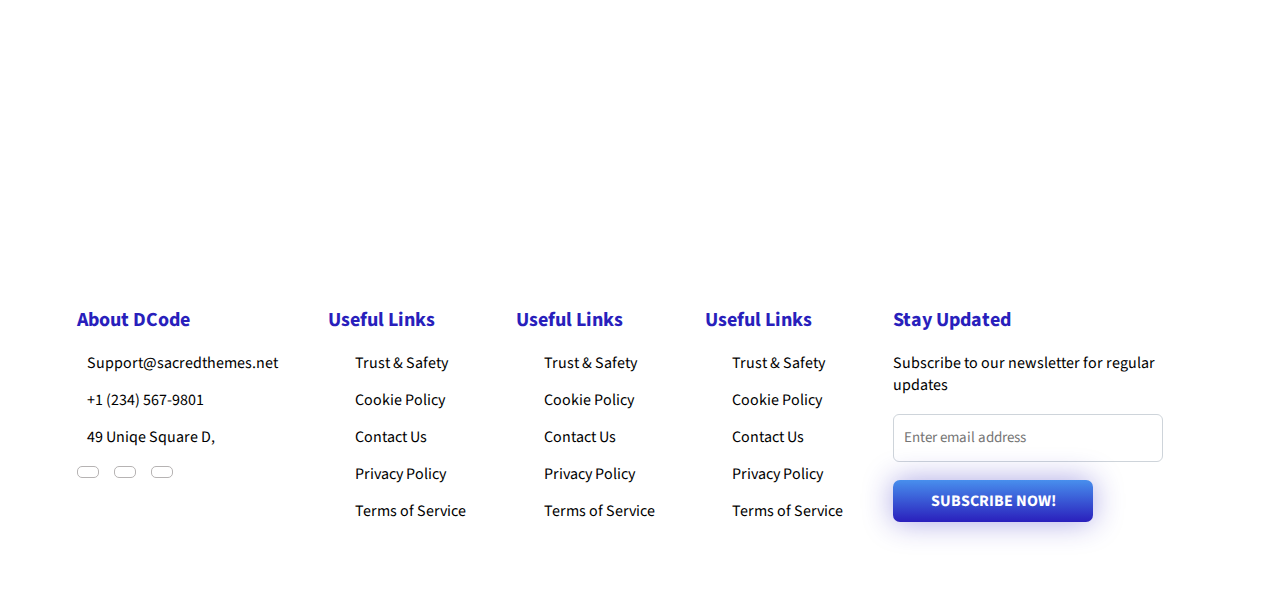
==== commit c732d2c9: "added active class to links" ====
--- a/contact.html
+++ b/contact.html
@@ -44,16 +44,16 @@
                     <li class="main-menu"><a href="index.html">Home</a><i class="fas fa-chevron-down"></i>
 
                     </li>
-                    <li class="main-menu"><a href="">Freature</a><i class="fas fa-chevron-down"></i>
-
-                    </li>
-                    <li class="main-menu"><a href="">Team</a><i class="fas fa-chevron-down"></i>
+                    <li class="main-menu"><a href="demo.html">Demo</a><i class="fas fa-chevron-down"></i>
+
+                    </li>
+                    <li class="main-menu"><a href="team.html">Team</a><i class="fas fa-chevron-down"></i>
 
                     </li>
                     <li class="main-menu"><a href="price.html">Pricing</a><i class="fas fa-chevron-down"></i>
 
                     </li>
-                    <li><a href="#">Contact</a><i class="fas fa-chevron-down"></i>
+                    <li><a href="contact.html">Contact</a><i class="fas fa-chevron-down"></i>
 
                     </li>
                 </ul>
--- a/style.css
+++ b/style.css
@@ -18,6 +18,25 @@
 
 }
 
+.fixed .nav-bar-links li a.active,
+.nav-bar-links li a.active+i {
+    color: #291fbc;
+}
+
+.nav-bar-links li .home-link.active {
+    color: rgba(255, 255, 255, 0.37);
+}
+.nav-bar-links li .home-link i.active {
+    color: rgba(255, 255, 255, 0.37);
+}
+
+
+.nav-bar-links li a.active,
+.nav-bar-links li a.active+i {
+    color: #291fbc;
+    /* Change the color to your desired color */
+}
+
 .header {
     display: flex;
     gap: 263px;
@@ -29,7 +48,7 @@
     transition: background-color 0.3s ease;
     position: fixed;
     width: 100%;
-    z-index: 1000;
+    z-index: 900;
     width: 100%;
     top: 0;
     left: 0;
@@ -720,6 +739,7 @@
     .contact-form {
         flex-direction: column;
         padding: 100px 0px !important;
+        align-items: center;
     }
 
     .form-box h2 {
@@ -756,6 +776,7 @@
     .header {
         gap: 130px !important;
         padding: 20px 10px !important;
+        z-index: 900;
     }
 
     .price-plan-card {
@@ -1770,7 +1791,7 @@
     width: 100%;
     display: none;
     position: fixed;
-    z-index: 1;
+    z-index: 999;
     top: 0;
     left: 0;
     background-color: rgb(0, 0, 0);
@@ -1789,8 +1810,8 @@
 
 .overlay .closebtn {
     position: absolute;
-    top: 100px;
-    right: 50px;
+    top: 5%;
+    right: 2%;
     font-size: 60px;
     cursor: pointer;
     color: white;
@@ -2436,7 +2457,7 @@
     height: 100%;
     width: 0;
     position: fixed;
-    z-index: 1;
+    z-index: 999;
     top: 0;
     left: 0;
     background-color: rgb(0, 0, 0);
@@ -2635,13 +2656,14 @@
     border-radius: 6px;
     cursor: pointer;
 
-   
+
     text-decoration: none;
     color: #fff;
     width: 180px;
 
 }
-.contact-from-group a:hover{
+
+.contact-from-group a:hover {
     background-image: unset;
     background-color: #291fbc;
 }
@@ -2670,4 +2692,20 @@
 input {
     transition: box-shadow 0.3s ease;
     /* Apply smooth transition to box-shadow */
+}
+
+.hero-section {
+    background: url(images/traiangle-transparent-bg-flip.png);
+
+    background-repeat: no-repeat;
+    background-size: cover;
+}
+
+.overlay-content form input[type="text"]::after {
+    content: "\f002";
+    /* Unicode for a search icon */
+    font-family: FontAwesome;
+    /* Use a font that includes search icon */
+
+    color: #fff;
 }